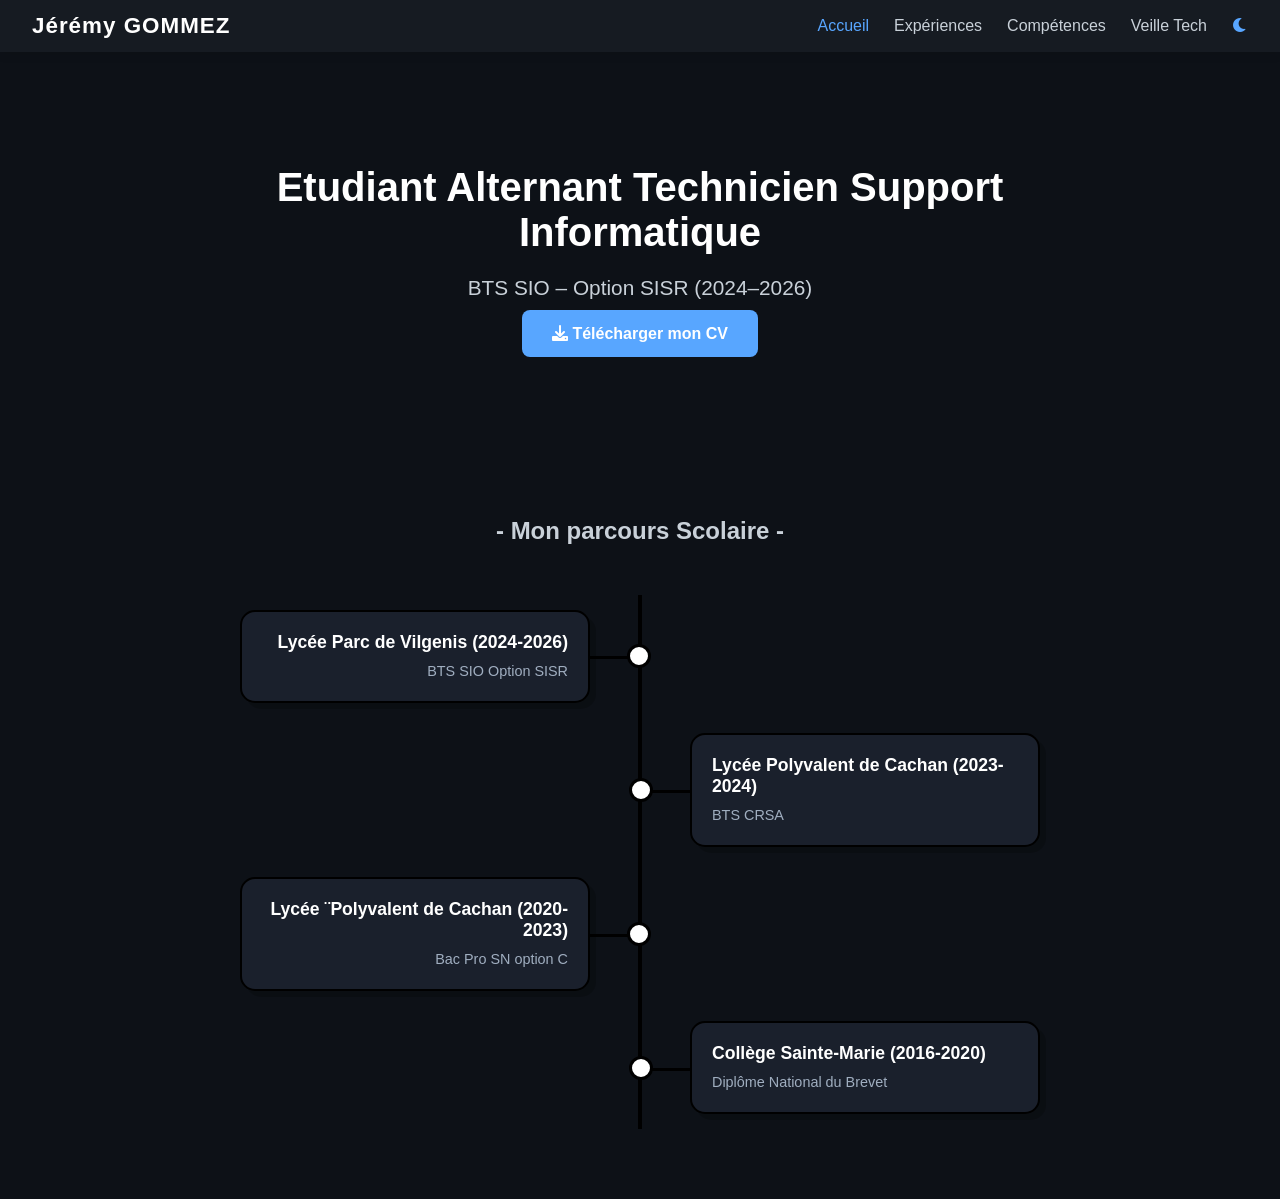
==== index.html @ ca2b169c "Add files via upload" ====
<!DOCTYPE html>
<html lang="fr">
<head>
    <meta charset="UTF-8">
    <title>Jérémy GOMMEZ | Accueil</title>
    <link rel="stylesheet" href="style.css">
    <link rel="stylesheet" href="https://cdnjs.cloudflare.com/ajax/libs/font-awesome/6.0.0/css/all.min.css">
    <style>
        /* Style spécifique pour centrer le contenu de l'accueil */
        .main-container {
            display: flex;
            flex-direction: column;
            align-items: center;
            justify-content: center;
            text-align: center;
            min-height: 80vh; /* Centre verticalement sur la majeure partie de l'écran */
            max-width: 900px;
            margin: auto;
            padding: 20px;
        }

        .education-section {
            width: 100%;
            margin-top: 40px;
        }

        .card-exp {
            margin: 15px auto;
            max-width: 600px; /* Évite que les cartes soient trop larges une fois centrées */
        }
    </style>
</head>
<body>

<nav>
    <a href="index.html" class="logo">Jérémy GOMMEZ</a>
    <ul>
        <li><a href="index.html" class="active">Accueil</a></li>
        <li><a href="experiences.html">Expériences</a></li>
        <li><a href="competences.html">Compétences</a></li>
        <li><a href="veille.html">Veille Tech</a></li>
        <li><i id="theme-toggle" class="fas fa-moon" style="cursor:pointer; color:var(--accent);"></i></li>
    </ul>
</nav>

<main class="main-container">
    <section class="hero">
        <h1>Etudiant Alternant Technicien Support Informatique</h1>
        <p style="font-size: 1.3rem; margin-bottom: 25px;">
            BTS SIO – Option SISR (2024–2026)
        </p>
        <a href="CV_GOMMEZ_Jeremy.pdf" class="btn" style="background:var(--accent); color:white; padding:15px 30px; text-decoration:none; border-radius:8px; font-weight: bold;">
            <i class="fas fa-download"></i> Télécharger mon CV
        </a>
    </section>

<section class="education-section">
    <h3 class="titre-section">- Mon parcours Scolaire -</h3>

    <div class="timeline">
        <div class="ligne-centrale"></div>

        <div class="container-edu gauche">
            <div class="contenu-edu">
                <strong>Lycée Parc de Vilgenis (2024-2026)</strong>
                <p>BTS SIO Option SISR</p>
            </div>
            <span class="point-jonction"></span>
        </div>

        <div class="container-edu droite">
            <div class="contenu-edu">
                <strong>Lycée Polyvalent de Cachan (2023-2024)</strong>
                <p>BTS CRSA</p>
            </div>
            <span class="point-jonction"></span>
        </div>

        <div class="container-edu gauche">
            <div class="contenu-edu">
                <strong>Lycée ¨Polyvalent de Cachan (2020-2023)</strong>
                <p>Bac Pro SN option C</p>
            </div>
            <span class="point-jonction"></span>
        </div>

        <div class="container-edu droite">
            <div class="contenu-edu">
                <strong>Collège Sainte-Marie (2016-2020)</strong>
                <p>Diplôme National du Brevet</p>
            </div>
            <span class="point-jonction"></span>
        </div>
    </div>
</section>
</main>

<script src="script.js"></script>
</body>
</html>
---- style.css ----
/* ============================= */
/* ✨ BASE & NAVIGATION         */
/* ============================= */
:root {
    --bg: #0d1117;
    --card: #161b22;
    --text: #c9d1d9;
    --title: #ffffff;
    --accent: #58a6ff;
    --nav-bg: #161b22;
}

body.light-mode {
    --bg: #f0f2f5;
    --card: #ffffff;
    --text: #24292f;
    --title: #1f2328;
    --accent: #0969da;
    --nav-bg: #ffffff;
}

body {
    background-color: var(--bg);
    color: var(--text);
    font-family: 'Segoe UI', Tahoma, Geneva, Verdana, sans-serif;
    margin: 0;
    transition: 0.3s;
}

nav {
    background: var(--nav-bg);
    padding: 0.8rem 2rem;
    position: sticky;
    top: 0;
    z-index: 1000;
    display: flex;
    justify-content: space-between; /* Nom à gauche, menu à droite */
    align-items: center;
    box-shadow: 0 2px 10px rgba(0,0,0,0.1);
}

.logo {
    font-size: 1.4rem;
    font-weight: bold;
    color: var(--title);
    text-decoration: none;
    letter-spacing: 1px;
}

nav ul {
    display: flex;
    list-style: none;
    gap: 25px;
    margin: 0;
    padding: 0;
    align-items: center;
}

nav a {
    text-decoration: none;
    color: var(--text);
    font-weight: 500;
    transition: 0.3s;
}

nav a:hover, nav a.active {
    color: var(--accent);
}

/* ============================= */
/* ✨ CONTENU & CARTES          */
/* ============================= */
.hero {
    text-align: center;
    padding: 60px 20px;
}

.hero h1 { font-size: 2.5rem; color: var(--title); margin-bottom: 10px; }

.skills-grid {
    display: grid;
    grid-template-columns: repeat(auto-fit, minmax(320px, 1fr));
    gap: 25px;
    margin-top: 30px;
}

.skill-card, .card-exp, .veille-item {
    background: var(--card);
    padding: 25px;
    border-radius: 12px;
    border-left: 5px solid var(--accent);
    box-shadow: 0 10px 30px rgba(0, 0, 0, 0.15);
    transition: 0.3s;
}

.skill-card:hover { transform: translateY(-5px); }

.project-tag {
    background: var(--accent);
    color: white;
    font-size: 0.75rem;
    padding: 4px 10px;
    border-radius: 5px;
    text-transform: uppercase;
    font-weight: bold;
}

.skill-list { margin-top: 15px; padding-left: 20px; }
.skill-list li { margin-bottom: 10px; line-height: 1.5; }

/* Mobile */
@media (max-width: 768px) {
    nav { flex-direction: column; gap: 15px; }
}

/* Conteneur principal de la timeline */
.timeline-container {
    position: relative;
    max-width: 1200px;
    margin: 50px auto;
    padding: 20px 0;
}

/* La ligne verticale centrale */
.timeline-line {
    position: absolute;
    width: 4px;
    background-color: var(--accent);
    top: 0;
    bottom: 0;
    left: 50%;
    margin-left: -2px; /* Centrage parfait */
    border-radius: 2px;
}

/* Chaque bloc d'expérience */
.timeline-item {
    padding: 10px 40px;
    position: relative;
    width: 50%; /* Prend la moitié de la largeur */
    box-sizing: border-box;
}

/* Les petits ronds sur la ligne */
.timeline-item::after {
    content: '';
    position: absolute;
    width: 20px;
    height: 20px;
    right: -10px;
    background-color: var(--bg);
    border: 4px solid var(--accent);
    top: 30px;
    border-radius: 50%;
    z-index: 1;
}

/* Positionnement à gauche */
.timeline-item.left {
    left: 0;
    text-align: right;
}

.timeline-item.left .skill-list {
    list-style: none;
    padding: 0;
}

/* Positionnement à droite */
.timeline-item.right {
    left: 50%;
    text-align: left;
}

.timeline-item.right::after {
    left: -10px;
}

/* Adaptation Mobile */
@media screen and (max-width: 768px) {
    .timeline-line {
        left: 31px;
    }
    .timeline-item {
        width: 100%;
        padding-left: 70px;
        padding-right: 25px;
        text-align: left !important;
    }
    .timeline-item.right {
        left: 0%;
    }
    .timeline-item::after {
        left: 21px;
    }
}
/* Section globale */
.education-section {
    padding: 50px 0;
    font-family: Arial, sans-serif;
}

.titre-section {
    text-align: center;
    margin-bottom: 50px;
    font-size: 24px;
}

/* Conteneur de la timeline */
.timeline {
    position: relative;
    max-width: 1000px;
    margin: 0 auto;
}

/* La ligne centrale verticale */
.ligne-centrale {
    position: absolute;
    width: 4px;
    background-color: #000; /* Noir comme sur le schéma */
    top: 0;
    bottom: 0;
    left: 50%;
    transform: translateX(-50%);
}

/* Conteneur de chaque diplôme */
.container-edu {
    padding: 10px 40px;
    position: relative;
    width: 50%; /* Occupe la moitié de la largeur */
    box-sizing: border-box;
}

/* Alignement alterné */
.gauche { left: 0; text-align: right; }
.droite { left: 50%; text-align: left; }

/* Les boîtes de texte */
.contenu-edu {
    padding: 20px;
    background-color: #1a202c; /* Fond sombre de votre site original */
    color: white;
    border-radius: 15px;
    border: 2px solid #000;
    position: relative;
    box-shadow: 0 4px 8px rgba(0,0,0,0.2);
}

.contenu-edu strong { display: block; margin-bottom: 5px; }
.contenu-edu p { margin: 0; color: #3182ce; } /* Couleur bleue pour le diplôme */

/* Trait horizontal de liaison (la flèche/trait) */
.container-edu::before {
    content: "";
    position: absolute;
    top: 50%;
    width: 40px;
    height: 3px;
    background-color: #3182ce; /* Couleur bleue de liaison */
    z-index: 1;
}

.gauche::before { right: 0; }
.droite::before { left: 0; }

/* Point de jonction sur la ligne centrale */
.point-jonction {
    position: absolute;
    width: 16px;
    height: 16px;
    background-color: white;
    border: 3px solid #000;
    border-radius: 50%;
    top: 50%;
    transform: translateY(-50%);
    z-index: 2;
}

.gauche .point-jonction { right: -8px; }
.droite .point-jonction { left: -8px; }

/* Responsive : Tout sur une colonne pour mobile */
@media screen and (max-width: 600px) {
    .ligne-centrale { left: 31px; }
    .container-edu { width: 100%; padding-left: 70px; padding-right: 25px; text-align: left; }
    .droite { left: 0; }
    .gauche::before, .droite::before { left: 31px; width: 39px; }
    .gauche .point-jonction, .droite .point-jonction { left: 23px; }
}
/* --- STYLE TIMELINE COMPÉTENCES --- */
.education-section {
    padding: 50px 0;
    position: relative;
}

.timeline {
    position: relative;
    max-width: 1000px;
    margin: 0 auto;
}

.ligne-centrale {
    position: absolute;
    width: 4px;
    background-color: #000;
    top: 0;
    bottom: 0;
    left: 50%;
    transform: translateX(-50%);
}

.container-edu {
    padding: 15px 50px;
    position: relative;
    width: 50%;
    box-sizing: border-box;
}

.gauche { left: 0; text-align: right; }
.droite { left: 50%; text-align: left; }

/* Boîtes de contenu */
.contenu-edu {
    padding: 20px;
    background-color: #1a202c; /* Ton fond sombre */
    border: 2px solid #000;
    border-radius: 15px;
    position: relative;
    box-shadow: 6px 6px 0px rgba(0,0,0,0.2);
}

.badge-categorie {
    display: inline-block;
    padding: 4px 12px;
    background-color: #3182ce; /* Bleu accent */
    color: white;
    font-size: 0.8rem;
    font-weight: bold;
    border-radius: 8px;
    margin-bottom: 10px;
}

.contenu-edu strong {
    display: block;
    font-size: 1.1rem;
    margin-bottom: 8px;
    color: #fff;
}

.contenu-edu p {
    margin: 0;
    color: #a0aec0;
    font-size: 0.9rem;
    line-height: 1.4;
}

/* Points de jonction */
.point-jonction {
    position: absolute;
    width: 18px;
    height: 18px;
    background-color: #fff;
    border: 3px solid #000;
    border-radius: 50%;
    top: 50%;
    transform: translateY(-50%);
    z-index: 2;
}

.gauche .point-jonction { right: -11px; }
.droite .point-jonction { left: -11px; }

/* Traits de liaison horizontaux */
.container-edu::before {
    content: "";
    position: absolute;
    top: 50%;
    width: 50px;
    height: 3px;
    background-color: #000;
    z-index: 1;
}

.gauche::before { right: 0; }
.droite::before { left: 0; }
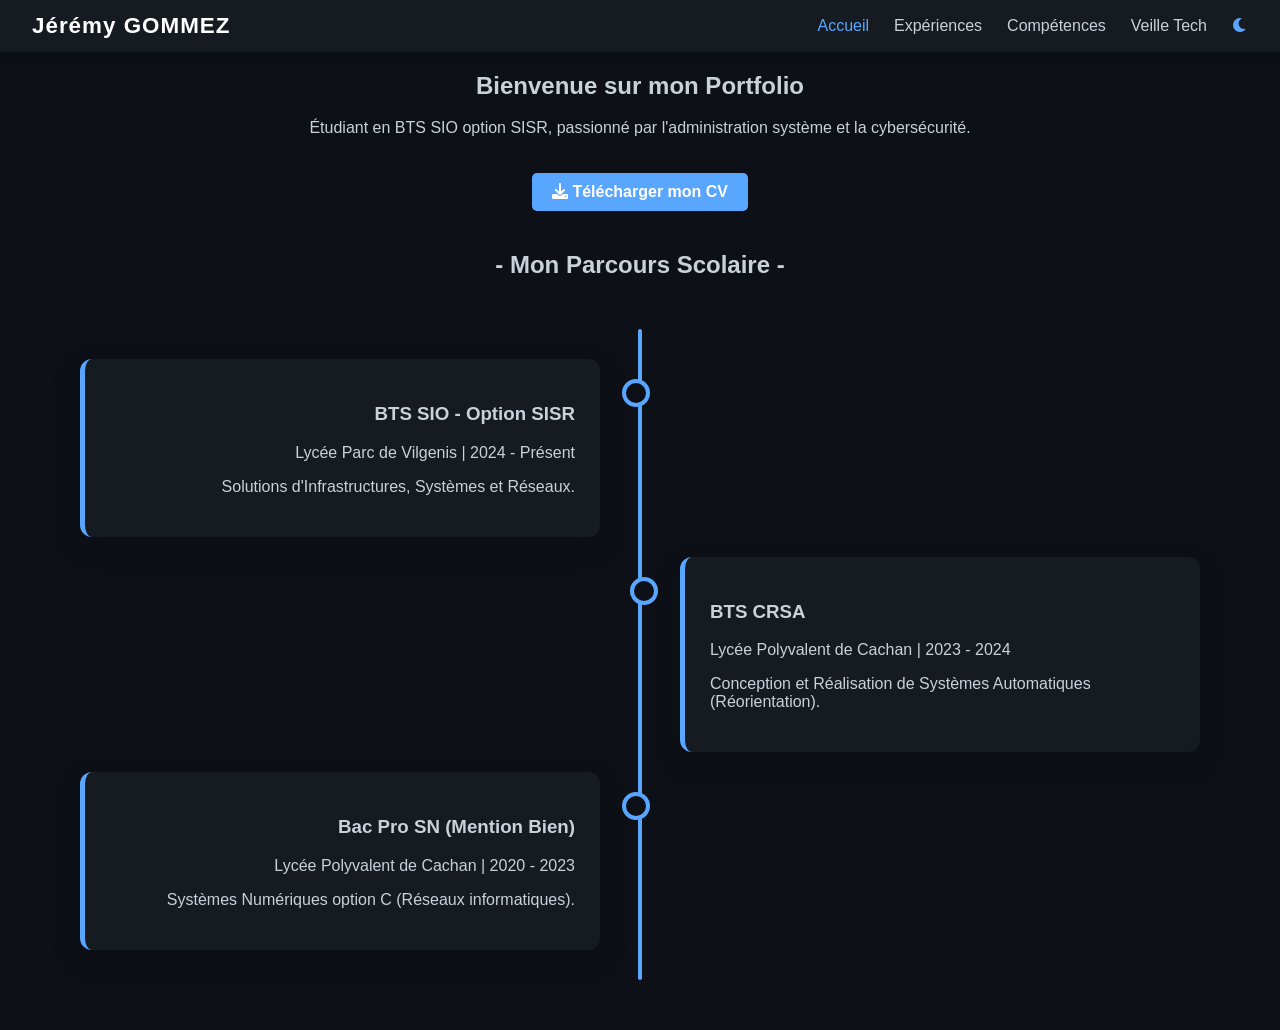
==== commit 48d8dd8c: "Add files via upload" ====
--- a/index.html
+++ b/index.html
@@ -2,33 +2,9 @@
 <html lang="fr">
 <head>
     <meta charset="UTF-8">
-    <title>Jérémy GOMMEZ | Accueil</title>
+    <title>Accueil | Jérémy GOMMEZ</title>
     <link rel="stylesheet" href="style.css">
     <link rel="stylesheet" href="https://cdnjs.cloudflare.com/ajax/libs/font-awesome/6.0.0/css/all.min.css">
-    <style>
-        /* Style spécifique pour centrer le contenu de l'accueil */
-        .main-container {
-            display: flex;
-            flex-direction: column;
-            align-items: center;
-            justify-content: center;
-            text-align: center;
-            min-height: 80vh; /* Centre verticalement sur la majeure partie de l'écran */
-            max-width: 900px;
-            margin: auto;
-            padding: 20px;
-        }
-
-        .education-section {
-            width: 100%;
-            margin-top: 40px;
-        }
-
-        .card-exp {
-            margin: 15px auto;
-            max-width: 600px; /* Évite que les cartes soient trop larges une fois centrées */
-        }
-    </style>
 </head>
 <body>
 
@@ -44,55 +20,47 @@
 </nav>
 
 <main class="main-container">
-    <section class="hero">
-        <h1>Etudiant Alternant Technicien Support Informatique</h1>
-        <p style="font-size: 1.3rem; margin-bottom: 25px;">
-            BTS SIO – Option SISR (2024–2026)
-        </p>
-        <a href="CV_GOMMEZ_Jeremy.pdf" class="btn" style="background:var(--accent); color:white; padding:15px 30px; text-decoration:none; border-radius:8px; font-weight: bold;">
+    
+    <section class="content-page" style="text-align: center; margin-bottom: 40px;">
+        <h1>Bienvenue sur mon Portfolio</h1>
+        <p>Étudiant en BTS SIO option SISR, passionné par l'administration système et la cybersécurité.</p>
+        <a href="CV_Jeremy.pdf" class="btn-cv" download style="display: inline-block; margin-top: 20px; padding: 10px 20px; background: var(--accent); color: white; text-decoration: none; border-radius: 5px; font-weight: bold;">
             <i class="fas fa-download"></i> Télécharger mon CV
         </a>
     </section>
 
-<section class="education-section">
-    <h3 class="titre-section">- Mon parcours Scolaire -</h3>
+    <section class="content-page">
+        <h2 style="text-align: center; margin-bottom: 30px;">- Mon Parcours Scolaire -</h2>
 
-    <div class="timeline">
-        <div class="ligne-centrale"></div>
+        <div class="timeline-container">
+            <div class="timeline-line"></div>
 
-        <div class="container-edu gauche">
-            <div class="contenu-edu">
-                <strong>Lycée Parc de Vilgenis (2024-2026)</strong>
-                <p>BTS SIO Option SISR</p>
+            <div class="timeline-item left">
+                <div class="card-exp highlight">
+                    <h3>BTS SIO - Option SISR</h3>
+                    <p class="company">Lycée Parc de Vilgenis | 2024 - Présent</p>
+                    <p>Solutions d'Infrastructures, Systèmes et Réseaux.</p>
+                </div>
             </div>
-            <span class="point-jonction"></span>
+
+            <div class="timeline-item right">
+                <div class="card-exp">
+                    <h3>BTS CRSA</h3>
+                    <p class="company">Lycée Polyvalent de Cachan | 2023 - 2024</p>
+                    <p>Conception et Réalisation de Systèmes Automatiques (Réorientation).</p>
+                </div>
+            </div>
+
+            <div class="timeline-item left">
+                <div class="card-exp">
+                    <h3>Bac Pro SN (Mention Bien)</h3>
+                    <p class="company">Lycée Polyvalent de Cachan | 2020 - 2023</p>
+                    <p>Systèmes Numériques option C (Réseaux informatiques).</p>
+                </div>
+            </div>
+
         </div>
-
-        <div class="container-edu droite">
-            <div class="contenu-edu">
-                <strong>Lycée Polyvalent de Cachan (2023-2024)</strong>
-                <p>BTS CRSA</p>
-            </div>
-            <span class="point-jonction"></span>
-        </div>
-
-        <div class="container-edu gauche">
-            <div class="contenu-edu">
-                <strong>Lycée ¨Polyvalent de Cachan (2020-2023)</strong>
-                <p>Bac Pro SN option C</p>
-            </div>
-            <span class="point-jonction"></span>
-        </div>
-
-        <div class="container-edu droite">
-            <div class="contenu-edu">
-                <strong>Collège Sainte-Marie (2016-2020)</strong>
-                <p>Diplôme National du Brevet</p>
-            </div>
-            <span class="point-jonction"></span>
-        </div>
-    </div>
-</section>
+    </section>
 </main>
 
 <script src="script.js"></script>
--- a/style.css
+++ b/style.css
@@ -383,4 +383,30 @@
 }
 
 .gauche::before { right: 0; }
-.droite::before { left: 0; }+.droite::before { left: 0; }
+/* Ajoute ceci à la fin de ton style.css pour gérer la grille de compétences */
+.skills-grid {
+    display: flex;
+    flex-wrap: wrap;
+    justify-content: center;
+    gap: 20px;
+    padding: 20px 0;
+}
+
+.skills-grid .card-exp {
+    width: 45%; /* Affiche 2 cartes par ligne */
+    min-width: 300px; /* Evite qu'elles soient trop petites sur mobile */
+    margin: 0; /* On gère l'espacement avec gap */
+}
+
+/* Petit ajustement pour que les listes soient jolies */
+.skill-list li {
+    margin-bottom: 8px;
+    padding-left: 0;
+    list-style-type: none; /* On enlève les puces par défaut */
+}
+.skill-list li::before {
+    content: "🔹"; /* Puce personnalisée */
+    margin-right: 10px;
+    font-size: 0.8em;
+}
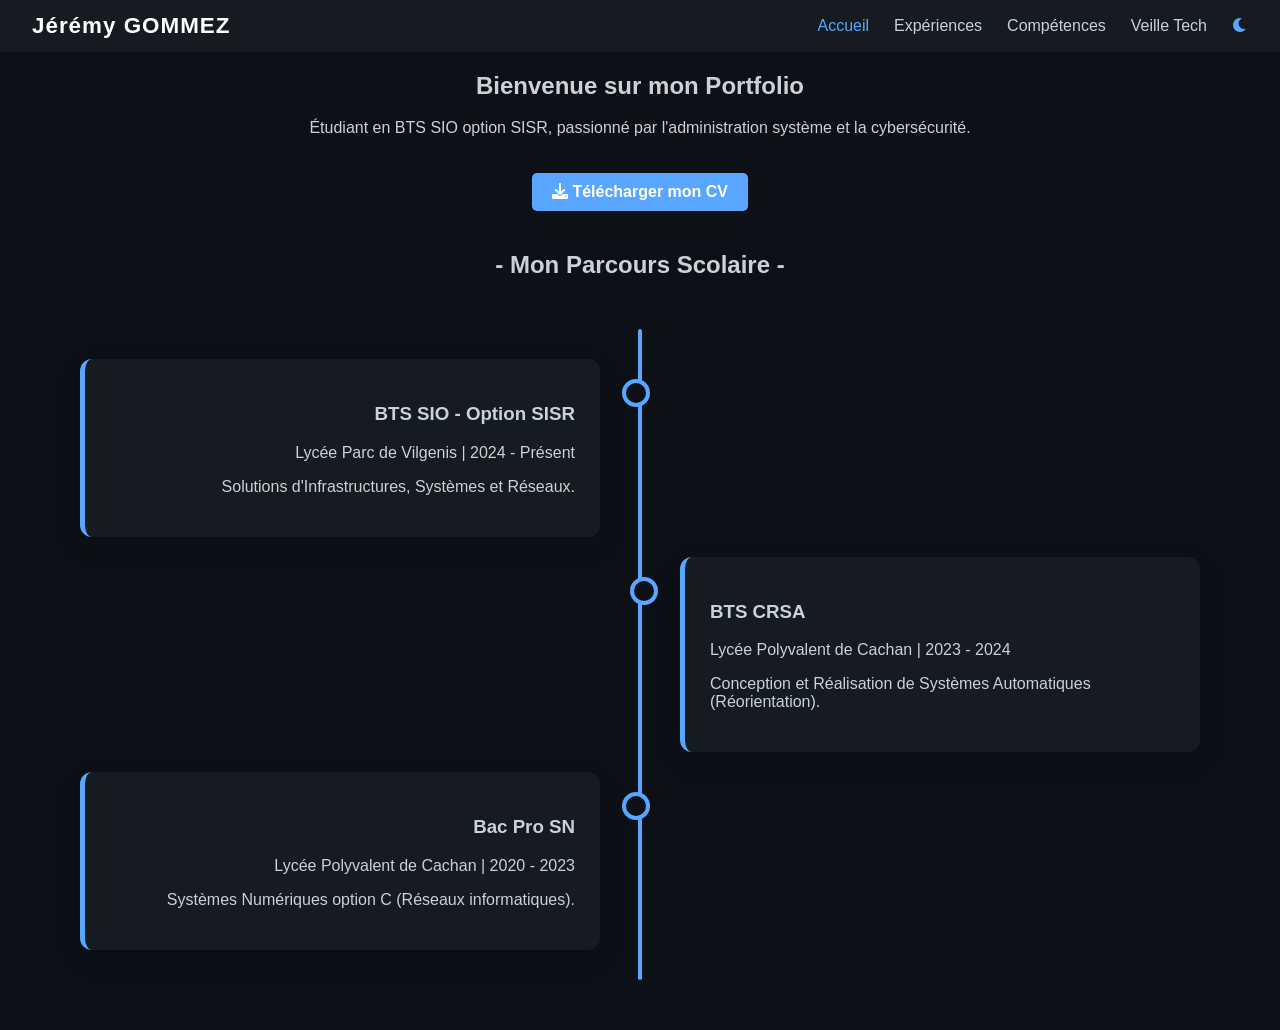
==== commit 939389f4: "Fix HTML formatting and ensure proper structure" ====
--- a/index.html
+++ b/index.html
@@ -53,7 +53,7 @@
 
             <div class="timeline-item left">
                 <div class="card-exp">
-                    <h3>Bac Pro SN (Mention Bien)</h3>
+                    <h3>Bac Pro SN</h3>
                     <p class="company">Lycée Polyvalent de Cachan | 2020 - 2023</p>
                     <p>Systèmes Numériques option C (Réseaux informatiques).</p>
                 </div>
@@ -65,4 +65,5 @@
 
 <script src="script.js"></script>
 </body>
-</html>+
+</html>
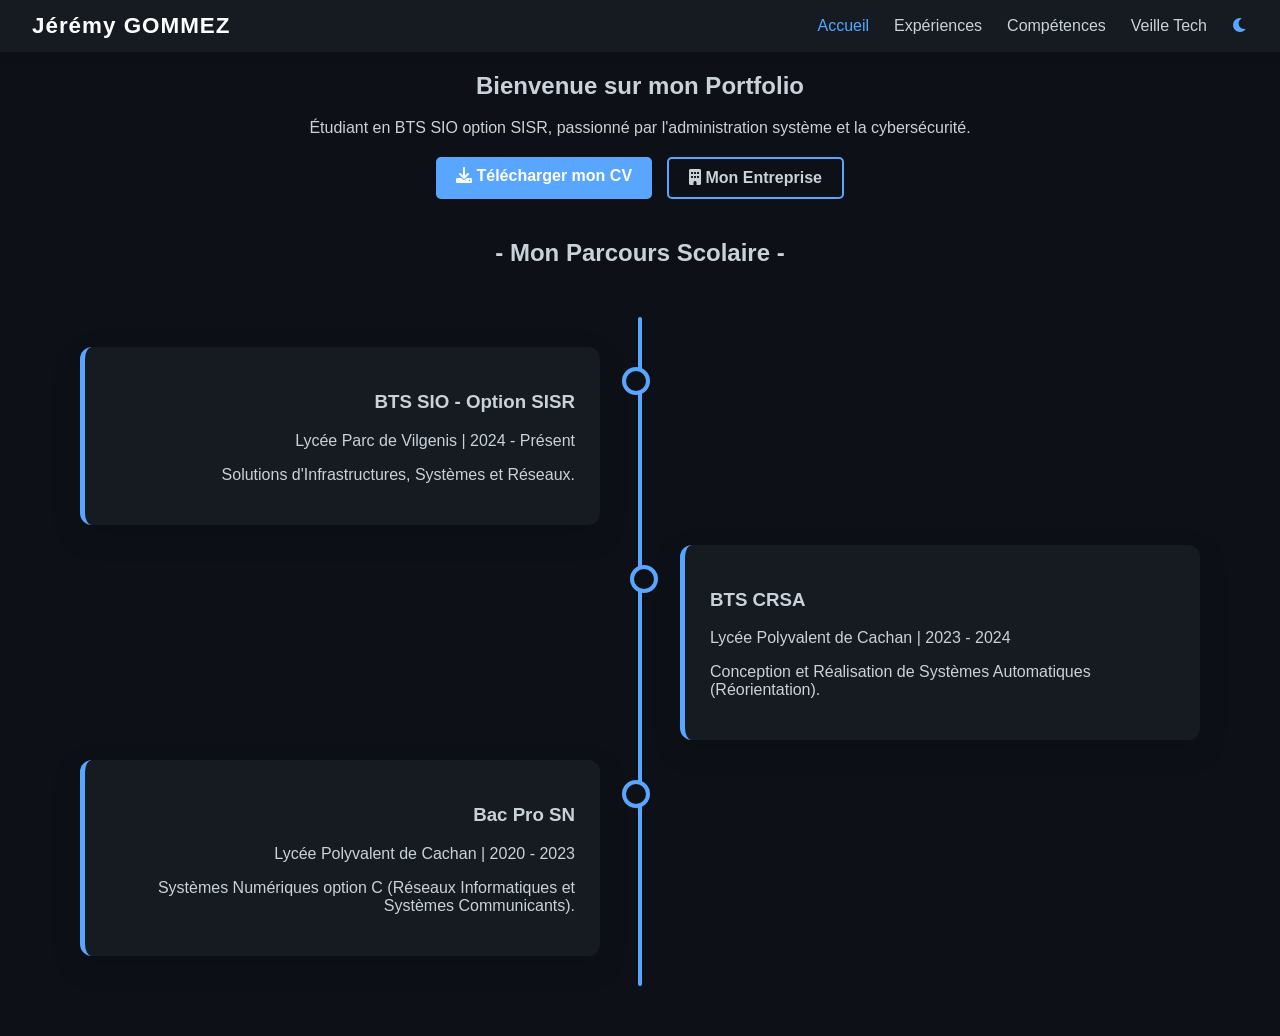
==== commit 623997ff: "Update index.html" ====
--- a/index.html
+++ b/index.html
@@ -24,9 +24,16 @@
     <section class="content-page" style="text-align: center; margin-bottom: 40px;">
         <h1>Bienvenue sur mon Portfolio</h1>
         <p>Étudiant en BTS SIO option SISR, passionné par l'administration système et la cybersécurité.</p>
-        <a href="CV_Jeremy.pdf" class="btn-cv" download style="display: inline-block; margin-top: 20px; padding: 10px 20px; background: var(--accent); color: white; text-decoration: none; border-radius: 5px; font-weight: bold;">
-            <i class="fas fa-download"></i> Télécharger mon CV
-        </a>
+        
+        <div style="margin-top: 20px; display: flex; justify-content: center; gap: 15px; flex-wrap: wrap;">
+            <a href="CV_Jeremy.pdf" class="btn-cv" download style="padding: 10px 20px; background-color: var(--accent); color: #fff; text-decoration: none; border-radius: 5px; font-weight: bold;">
+                <i class="fas fa-download"></i> Télécharger mon CV
+            </a>
+            
+            <button id="btn-entreprise" style="padding: 10px 20px; background-color: transparent; color: var(--text); border: 2px solid var(--accent); cursor: pointer; border-radius: 5px; font-weight: bold; font-size: 16px; font-family: inherit;">
+                <i class="fas fa-building"></i> Mon Entreprise
+            </button>
+        </div>
     </section>
 
     <section class="content-page">
@@ -55,15 +62,22 @@
                 <div class="card-exp">
                     <h3>Bac Pro SN</h3>
                     <p class="company">Lycée Polyvalent de Cachan | 2020 - 2023</p>
-                    <p>Systèmes Numériques option C (Réseaux informatiques).</p>
+                    <p>Systèmes Numériques option C (Réseaux Informatiques et Systèmes Communicants).</p>
                 </div>
             </div>
-
         </div>
     </section>
+
+    <div id="modal-artemys" class="modal">
+        <div class="modal-content">
+            <span class="close-btn">&times;</span>
+            <h2>Mon Entreprise : Artemys</h2>
+            <p>Artemys est une ESN (Entreprise de Services du Numérique) spécialisée dans les infrastructures IT et le support utilisateur. J'y travaille en tant que Technicien Support, en prestation pour le cabinet d'avocats international Gide Loyrette Nouel.</p>
+        </div>
+    </div>
+
 </main>
 
 <script src="script.js"></script>
 </body>
-
 </html>
--- a/style.css
+++ b/style.css
@@ -410,3 +410,65 @@
     margin-right: 10px;
     font-size: 0.8em;
 }
+
+/* ============================= */
+/* 🏢 MODALE ENTREPRISE          */
+/* ============================= */
+
+.modal {
+    display: none; /* Masqué par défaut */
+    position: fixed;
+    z-index: 2000;
+    left: 0;
+    top: 0;
+    width: 100%;
+    height: 100%;
+    background-color: rgba(0, 0, 0, 0.6); /* Fond assombri */
+    backdrop-filter: blur(4px); /* Petit effet de flou en arrière-plan */
+}
+
+.modal-content {
+    background-color: var(--card);
+    color: var(--text);
+    margin: 15% auto; /* Centré verticalement et horizontalement */
+    padding: 25px 30px;
+    border: 1px solid var(--accent);
+    border-radius: 8px;
+    width: 80%;
+    max-width: 500px;
+    box-shadow: 0 4px 15px rgba(0, 0, 0, 0.3);
+    position: relative;
+    animation: fadeIn 0.3s ease-in-out;
+}
+
+.modal-content h2 {
+    margin-top: 0;
+    color: var(--title);
+}
+
+.close-btn {
+    color: var(--text);
+    position: absolute;
+    top: 15px;
+    right: 20px;
+    font-size: 28px;
+    font-weight: bold;
+    cursor: pointer;
+    transition: color 0.2s;
+}
+
+.close-btn:hover {
+    color: var(--accent);
+}
+
+@keyframes fadeIn {
+    from { opacity: 0; transform: translateY(-10px); }
+    to { opacity: 1; transform: translateY(0); }
+}
+
+/* Effet au survol du bouton "Mon Entreprise" */
+#btn-entreprise:hover {
+    background-color: var(--accent) !important;
+    color: #fff !important;
+    transition: 0.3s;
+}
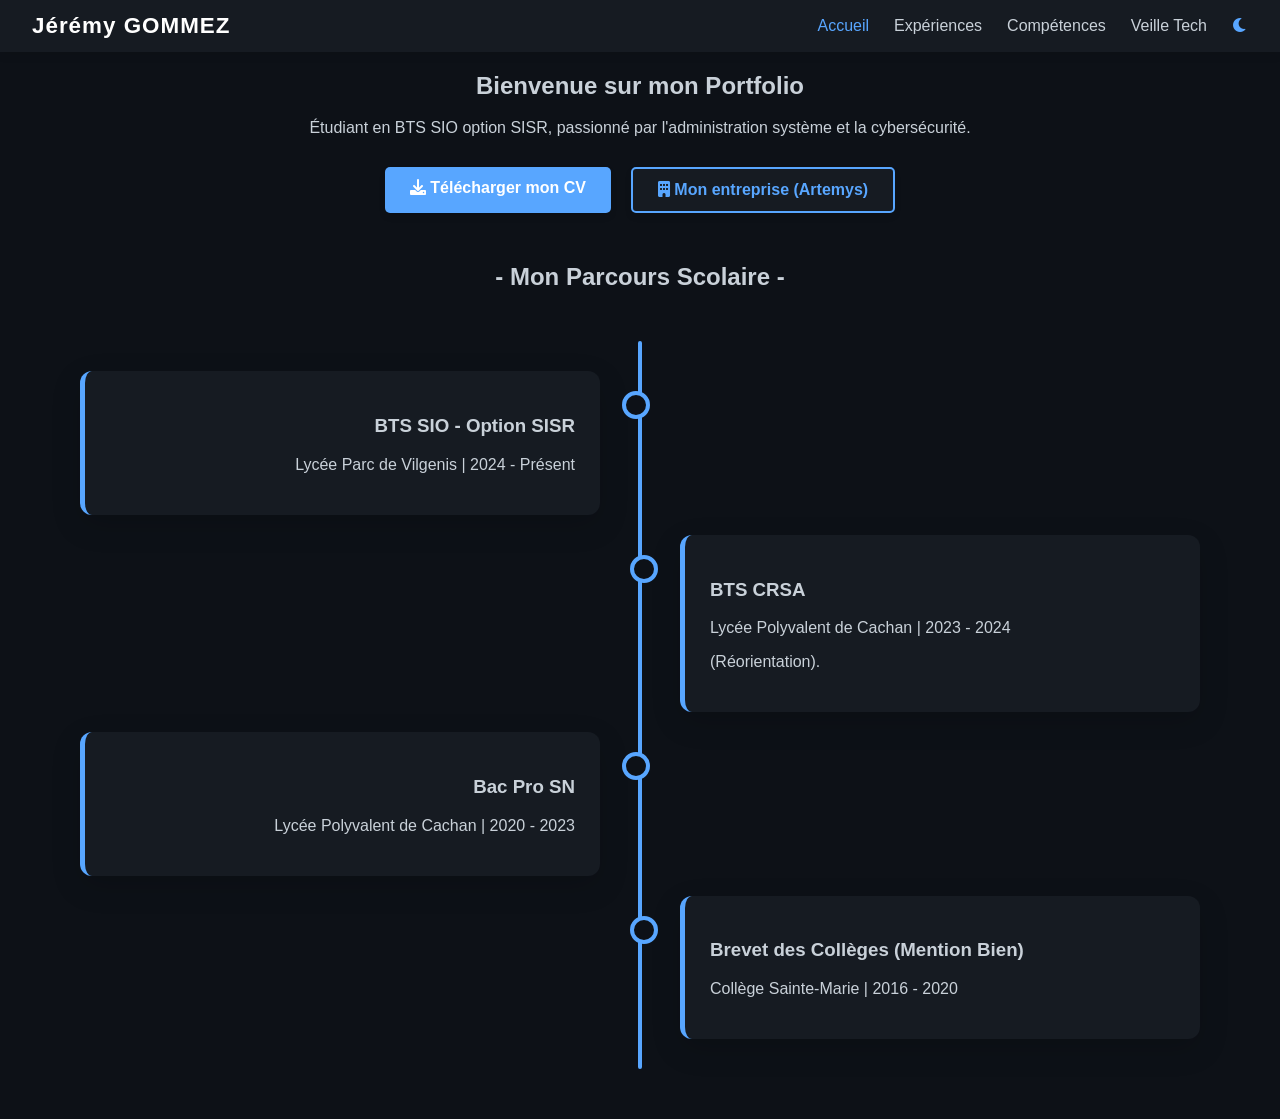
==== commit fb704cf7: "Update index.html" ====
--- a/index.html
+++ b/index.html
@@ -21,18 +21,20 @@
 
 <main class="main-container">
     
-    <section class="content-page" style="text-align: center; margin-bottom: 40px;">
+    <section class="content-page" style="text-align: center; margin-bottom: 50px;">
         <h1>Bienvenue sur mon Portfolio</h1>
         <p>Étudiant en BTS SIO option SISR, passionné par l'administration système et la cybersécurité.</p>
         
-        <div style="margin-top: 20px; display: flex; justify-content: center; gap: 15px; flex-wrap: wrap;">
-            <a href="CV_Jeremy.pdf" class="btn-cv" download style="padding: 10px 20px; background-color: var(--accent); color: #fff; text-decoration: none; border-radius: 5px; font-weight: bold;">
+        <div style="display: flex; justify-content: center; gap: 20px; margin-top: 30px; flex-wrap: wrap;">
+            
+            <a href="CV_Jeremy.pdf" class="btn-cv" download style="display: inline-block; padding: 12px 25px; background: var(--accent); color: white; text-decoration: none; border-radius: 5px; font-weight: bold; transition: 0.3s; box-shadow: 0 4px 6px rgba(0,0,0,0.1);">
                 <i class="fas fa-download"></i> Télécharger mon CV
             </a>
-            
-            <button id="btn-entreprise" style="padding: 10px 20px; background-color: transparent; color: var(--text); border: 2px solid var(--accent); cursor: pointer; border-radius: 5px; font-weight: bold; font-size: 16px; font-family: inherit;">
-                <i class="fas fa-building"></i> Mon Entreprise
-            </button>
+
+            <a href="entreprise.html" class="btn-cv" style="display: inline-block; padding: 12px 25px; background: var(--card); color: var(--accent); border: 2px solid var(--accent); text-decoration: none; border-radius: 5px; font-weight: bold; transition: 0.3s; box-shadow: 0 4px 6px rgba(0,0,0,0.1);">
+                <i class="fas fa-building"></i> Mon entreprise (Artemys)
+            </a>
+
         </div>
     </section>
 
@@ -46,7 +48,6 @@
                 <div class="card-exp highlight">
                     <h3>BTS SIO - Option SISR</h3>
                     <p class="company">Lycée Parc de Vilgenis | 2024 - Présent</p>
-                    <p>Solutions d'Infrastructures, Systèmes et Réseaux.</p>
                 </div>
             </div>
 
@@ -54,7 +55,7 @@
                 <div class="card-exp">
                     <h3>BTS CRSA</h3>
                     <p class="company">Lycée Polyvalent de Cachan | 2023 - 2024</p>
-                    <p>Conception et Réalisation de Systèmes Automatiques (Réorientation).</p>
+                    <p>(Réorientation).</p>
                 </div>
             </div>
 
@@ -62,20 +63,18 @@
                 <div class="card-exp">
                     <h3>Bac Pro SN</h3>
                     <p class="company">Lycée Polyvalent de Cachan | 2020 - 2023</p>
-                    <p>Systèmes Numériques option C (Réseaux Informatiques et Systèmes Communicants).</p>
                 </div>
             </div>
+            
+            <div class="timeline-item right">
+                <div class="card-exp">
+                    <h3>Brevet des Collèges (Mention Bien)</h3>
+                    <p class="company">Collège Sainte-Marie | 2016 - 2020</p>
+                </div>
+            </div>
+
         </div>
     </section>
-
-    <div id="modal-artemys" class="modal">
-        <div class="modal-content">
-            <span class="close-btn">&times;</span>
-            <h2>Mon Entreprise : Artemys</h2>
-            <p>Artemys est une ESN (Entreprise de Services du Numérique) spécialisée dans les infrastructures IT et le support utilisateur. J'y travaille en tant que Technicien Support, en prestation pour le cabinet d'avocats international Gide Loyrette Nouel.</p>
-        </div>
-    </div>
-
 </main>
 
 <script src="script.js"></script>
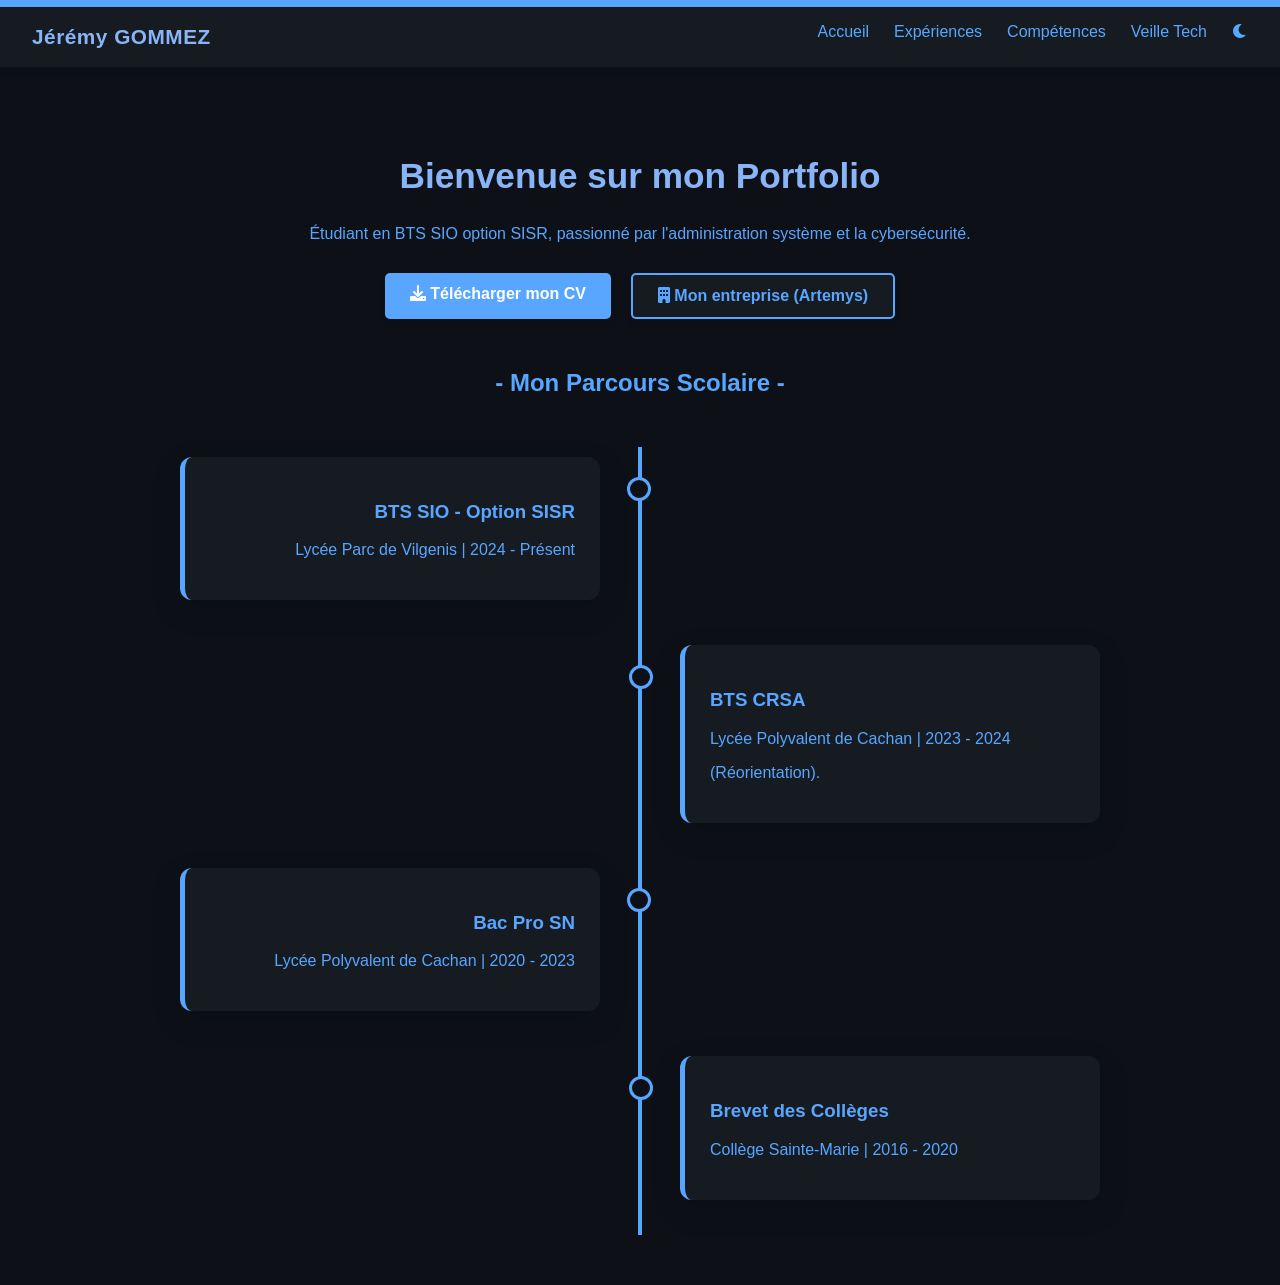
==== commit c9d824ad: "Update index.html" ====
--- a/index.html
+++ b/index.html
@@ -68,7 +68,7 @@
             
             <div class="timeline-item right">
                 <div class="card-exp">
-                    <h3>Brevet des Collèges (Mention Bien)</h3>
+                    <h3>Brevet des Collèges</h3>
                     <p class="company">Collège Sainte-Marie | 2016 - 2020</p>
                 </div>
             </div>
@@ -80,3 +80,4 @@
 <script src="script.js"></script>
 </body>
 </html>
+
--- a/style.css
+++ b/style.css
@@ -1,53 +1,63 @@
-/* ============================= */
-/* ✨ BASE & NAVIGATION         */
-/* ============================= */
+/* ========================================= */
+/* ✨ 1. VARIABLES (S'ADAPTENT AU MODE)      */
+/* ========================================= */
 :root {
+    /* MODE SOMBRE (Par défaut selon ton premier bloc) */
     --bg: #0d1117;
     --card: #161b22;
-    --text: #c9d1d9;
-    --title: #ffffff;
+    --text: #58a6ff;       /* ÉCRITURE BLEUE */
+    --title: #8ab4f8;      /* TITRES BLEU CLAIR */
     --accent: #58a6ff;
     --nav-bg: #161b22;
-}
-
+    --nav-border: #58a6ff;
+}
+
+/* MODE CLAIR (Inversion pour le mode light) */
 body.light-mode {
-    --bg: #f0f2f5;
+    --bg: #f4f6f8;
     --card: #ffffff;
     --text: #24292f;
     --title: #1f2328;
     --accent: #0969da;
     --nav-bg: #ffffff;
-}
+    --nav-border: #3c3230;
+}
+
+/* ============================= */
+/* ✨ 2. BASE & NAVIGATION      */
+/* ============================= */
+* { box-sizing: border-box; }
 
 body {
     background-color: var(--bg);
     color: var(--text);
-    font-family: 'Segoe UI', Tahoma, Geneva, Verdana, sans-serif;
+    font-family: 'Segoe UI', Roboto, Helvetica, Arial, sans-serif;
     margin: 0;
-    transition: 0.3s;
-}
-
-nav {
+    transition: 0.3s ease;
+}
+
+header, nav {
     background: var(--nav-bg);
+    border-top: 7px solid var(--nav-border);
     padding: 0.8rem 2rem;
     position: sticky;
     top: 0;
     z-index: 1000;
     display: flex;
-    justify-content: space-between; /* Nom à gauche, menu à droite */
+    justify-content: space-between;
     align-items: center;
     box-shadow: 0 2px 10px rgba(0,0,0,0.1);
 }
 
 .logo {
-    font-size: 1.4rem;
+    font-size: 1.3rem;
     font-weight: bold;
     color: var(--title);
     text-decoration: none;
-    letter-spacing: 1px;
-}
-
-nav ul {
+    letter-spacing: 0.5px;
+}
+
+.nav-links, nav ul {
     display: flex;
     list-style: none;
     gap: 25px;
@@ -56,7 +66,7 @@
     align-items: center;
 }
 
-nav a {
+nav a, .nav-links a {
     text-decoration: none;
     color: var(--text);
     font-weight: 500;
@@ -67,408 +77,386 @@
     color: var(--accent);
 }
 
-/* ============================= */
-/* ✨ CONTENU & CARTES          */
-/* ============================= */
-.hero {
-    text-align: center;
-    padding: 60px 20px;
-}
-
-.hero h1 { font-size: 2.5rem; color: var(--title); margin-bottom: 10px; }
-
-.skills-grid {
-    display: grid;
-    grid-template-columns: repeat(auto-fit, minmax(320px, 1fr));
-    gap: 25px;
-    margin-top: 30px;
-}
-
-.skill-card, .card-exp, .veille-item {
+.icon-settings {
+    color: var(--accent);
+    cursor: pointer;
+    display: flex;
+    align-items: center;
+}
+
+/* ========================================= */
+/* ✨ 3. CONTENU & CARTES (ENTREPRISE/SKILLS) */
+/* ========================================= */
+.main-content, .hero {
+    max-width: 1000px;
+    margin: 40px auto;
+    padding: 0 20px;
+}
+
+h1, .titre-section { 
+    font-size: 2.2rem; 
+    color: var(--title); 
+    text-align: center; 
+}
+
+.card, .skill-card, .card-exp, .veille-item {
     background: var(--card);
     padding: 25px;
     border-radius: 12px;
     border-left: 5px solid var(--accent);
     box-shadow: 0 10px 30px rgba(0, 0, 0, 0.15);
+    margin-bottom: 25px;
     transition: 0.3s;
 }
 
-.skill-card:hover { transform: translateY(-5px); }
-
-.project-tag {
-    background: var(--accent);
-    color: white;
-    font-size: 0.75rem;
-    padding: 4px 10px;
-    border-radius: 5px;
-    text-transform: uppercase;
-    font-weight: bold;
-}
-
-.skill-list { margin-top: 15px; padding-left: 20px; }
-.skill-list li { margin-bottom: 10px; line-height: 1.5; }
-
-/* Mobile */
-@media (max-width: 768px) {
-    nav { flex-direction: column; gap: 15px; }
-}
-
-/* Conteneur principal de la timeline */
-.timeline-container {
+.card h2, .skill-card h3 { color: var(--accent); margin-top: 0; }
+
+.skills-grid {
+    display: flex;
+    flex-wrap: wrap;
+    gap: 20px;
+    justify-content: center;
+}
+
+.skills-grid .card-exp {
+    width: 45%;
+    min-width: 300px;
+}
+
+ul { list-style: none; padding: 0; }
+li { margin-bottom: 10px; line-height: 1.5; color: var(--text); }
+strong { color: var(--title); }
+
+.skill-list li::before {
+    content: "🔹";
+    margin-right: 10px;
+}
+
+/* ========================================= */
+/* ✨ 4. TIMELINES (EXP & ÉDUCATION)        */
+/* ========================================= */
+.timeline-container, .education-section {
     position: relative;
-    max-width: 1200px;
+    max-width: 1000px;
     margin: 50px auto;
-    padding: 20px 0;
-}
-
-/* La ligne verticale centrale */
-.timeline-line {
+}
+
+.ligne-centrale, .timeline-line {
     position: absolute;
     width: 4px;
-    background-color: var(--accent);
-    top: 0;
-    bottom: 0;
-    left: 50%;
-    margin-left: -2px; /* Centrage parfait */
-    border-radius: 2px;
-}
-
-/* Chaque bloc d'expérience */
-.timeline-item {
+    background-color: var(--nav-border);
+    top: 0; bottom: 0; left: 50%;
+    transform: translateX(-50%);
+}
+
+.container-edu, .timeline-item {
     padding: 10px 40px;
     position: relative;
-    width: 50%; /* Prend la moitié de la largeur */
-    box-sizing: border-box;
-}
-
-/* Les petits ronds sur la ligne */
-.timeline-item::after {
+    width: 50%;
+}
+
+.gauche, .left { left: 0; text-align: right; }
+.droite, .right { left: 50%; text-align: left; }
+
+.contenu-edu, .timeline-item .skill-card {
+    padding: 20px;
+    background-color: var(--card);
+    color: var(--text);
+    border-radius: 15px;
+    border: 2px solid var(--nav-border);
+    position: relative;
+}
+
+.point-jonction, .timeline-item::after {
     content: '';
     position: absolute;
-    width: 20px;
-    height: 20px;
-    right: -10px;
+    width: 18px; height: 18px;
     background-color: var(--bg);
-    border: 4px solid var(--accent);
+    border: 3px solid var(--accent);
+    border-radius: 50%;
     top: 30px;
-    border-radius: 50%;
-    z-index: 1;
-}
-
-/* Positionnement à gauche */
-.timeline-item.left {
-    left: 0;
-    text-align: right;
-}
-
-.timeline-item.left .skill-list {
-    list-style: none;
-    padding: 0;
-}
-
-/* Positionnement à droite */
-.timeline-item.right {
-    left: 50%;
-    text-align: left;
-}
-
-.timeline-item.right::after {
-    left: -10px;
-}
-
-/* Adaptation Mobile */
-@media screen and (max-width: 768px) {
-    .timeline-line {
-        left: 31px;
-    }
-    .timeline-item {
-        width: 100%;
-        padding-left: 70px;
-        padding-right: 25px;
-        text-align: left !important;
-    }
-    .timeline-item.right {
-        left: 0%;
-    }
-    .timeline-item::after {
-        left: 21px;
-    }
-}
-/* Section globale */
-.education-section {
-    padding: 50px 0;
-    font-family: Arial, sans-serif;
-}
-
-.titre-section {
-    text-align: center;
-    margin-bottom: 50px;
-    font-size: 24px;
-}
-
-/* Conteneur de la timeline */
-.timeline {
-    position: relative;
-    max-width: 1000px;
-    margin: 0 auto;
-}
-
-/* La ligne centrale verticale */
-.ligne-centrale {
-    position: absolute;
-    width: 4px;
-    background-color: #000; /* Noir comme sur le schéma */
-    top: 0;
-    bottom: 0;
-    left: 50%;
-    transform: translateX(-50%);
-}
-
-/* Conteneur de chaque diplôme */
-.container-edu {
-    padding: 10px 40px;
-    position: relative;
-    width: 50%; /* Occupe la moitié de la largeur */
-    box-sizing: border-box;
-}
-
-/* Alignement alterné */
-.gauche { left: 0; text-align: right; }
-.droite { left: 50%; text-align: left; }
-
-/* Les boîtes de texte */
-.contenu-edu {
-    padding: 20px;
-    background-color: #1a202c; /* Fond sombre de votre site original */
-    color: white;
-    border-radius: 15px;
-    border: 2px solid #000;
-    position: relative;
-    box-shadow: 0 4px 8px rgba(0,0,0,0.2);
-}
-
-.contenu-edu strong { display: block; margin-bottom: 5px; }
-.contenu-edu p { margin: 0; color: #3182ce; } /* Couleur bleue pour le diplôme */
-
-/* Trait horizontal de liaison (la flèche/trait) */
+    z-index: 2;
+}
+
+.gauche .point-jonction, .left::after { right: -11px; }
+.droite .point-jonction, .right::after { left: -11px; }
+
+/* Liaison horizontale */
 .container-edu::before {
     content: "";
     position: absolute;
-    top: 50%;
+    top: 38px;
     width: 40px;
     height: 3px;
-    background-color: #3182ce; /* Couleur bleue de liaison */
+    background-color: var(--accent);
     z-index: 1;
 }
-
 .gauche::before { right: 0; }
 .droite::before { left: 0; }
 
-/* Point de jonction sur la ligne centrale */
-.point-jonction {
+/* ============================= */
+/* ✨ 5. RESPONSIVE             */
+/* ============================= */
+@media (max-width: 768px) {
+    header, nav { flex-direction: column; gap: 15px; }
+    .ligne-centrale, .timeline-line { left: 31px; transform: none; }
+    .container-edu, .timeline-item { 
+        width: 100%; 
+        padding-left: 70px; 
+        text-align: left !important; 
+    }
+    .droite, .right { left: 0; }
+    .gauche .point-jonction, .left::after, .droite .point-jonction, .right::after { left: 21px; }
+    .gauche::before, .droite::before { left: 31px; width: 39px; }
+    .skills-grid .card-exp { width: 100%; }
+}
+/* ============================================================ */
+/* ✨ AJOUTS MISE EN PAGE : PRÉSENTATION ENTREPRISES           */
+/* ============================================================ */
+
+/* Conteneur principal pour centrer le contenu */
+.main-content {
+    max-width: 1000px;
+    margin: 40px auto;
+    padding: 0 20px;
+    animation: fadeIn 0.8s ease-in-out;
+}
+
+/* Style des titres de pages (H1) */
+.main-content h1 {
+    font-size: 2.2rem;
+    color: var(--title);
+    text-align: center;
+    margin-bottom: 40px;
+    text-transform: uppercase;
+    letter-spacing: 2px;
+}
+
+/* Style des Cartes d'entreprise (Sections) */
+.card {
+    background: var(--card);
+    padding: 30px;
+    border-radius: 15px;
+    border-left: 6px solid var(--accent); /* Barre bleue sur le côté */
+    box-shadow: 0 10px 25px rgba(0, 0, 0, 0.1);
+    margin-bottom: 30px;
+    transition: transform 0.3s ease, box-shadow 0.3s ease;
+}
+
+.card:hover {
+    transform: translateY(-5px);
+    box-shadow: 0 15px 35px rgba(0, 0, 0, 0.15);
+}
+
+/* Style des sous-titres dans les cartes (H2) */
+.card h2 {
+    color: var(--accent);
+    margin-top: 0;
+    font-size: 1.4rem;
+    border-bottom: 2px solid rgba(128, 128, 128, 0.1);
+    padding-bottom: 10px;
+    margin-bottom: 20px;
+}
+
+/* Style des listes à puces à l'intérieur des cartes */
+.card ul {
+    list-style: none;
+    padding: 0;
+    margin: 0;
+}
+
+.card li {
+    margin-bottom: 15px;
+    line-height: 1.7;
+    font-size: 1.05rem;
+    position: relative;
+    padding-left: 25px;
+    color: var(--text); /* C'est ici que l'écriture devient bleue en Dark Mode */
+}
+
+/* Puces personnalisées (Petits carrés bleus) */
+.card li::before {
+    content: "■";
     position: absolute;
-    width: 16px;
-    height: 16px;
-    background-color: white;
-    border: 3px solid #000;
-    border-radius: 50%;
-    top: 50%;
-    transform: translateY(-50%);
-    z-index: 2;
-}
-
-.gauche .point-jonction { right: -8px; }
-.droite .point-jonction { left: -8px; }
-
-/* Responsive : Tout sur une colonne pour mobile */
-@media screen and (max-width: 600px) {
-    .ligne-centrale { left: 31px; }
-    .container-edu { width: 100%; padding-left: 70px; padding-right: 25px; text-align: left; }
-    .droite { left: 0; }
-    .gauche::before, .droite::before { left: 31px; width: 39px; }
-    .gauche .point-jonction, .droite .point-jonction { left: 23px; }
-}
-/* --- STYLE TIMELINE COMPÉTENCES --- */
-.education-section {
-    padding: 50px 0;
-    position: relative;
-}
-
-.timeline {
-    position: relative;
-    max-width: 1000px;
-    margin: 0 auto;
-}
-
-.ligne-centrale {
+    left: 0;
+    color: var(--accent);
+    font-size: 0.9rem;
+}
+
+/* Style pour les mots importants (Strong) */
+.card li strong {
+    color: var(--title);
+    font-weight: 600;
+}
+
+/* ============================================================ */
+/* 🌙 CORRECTIONS SPÉCIFIQUES DARK MODE (ÉCRITURE BLEUE)        */
+/* ============================================================ */
+
+body.dark-mode .card {
+    border-color: var(--accent) !important;
+    background-color: var(--card) !important;
+}
+
+/* On force l'écriture en bleu vif pour tout le texte en mode sombre */
+body.dark-mode .card li, 
+body.dark-mode .card p,
+body.dark-mode .main-content h1 {
+    color: #58a6ff !important; 
+}
+
+/* On met les titres et les "strong" en bleu plus clair pour le contraste */
+body.dark-mode .card h2,
+body.dark-mode .card li strong {
+    color: #8ab4f8 !important;
+}
+
+/* Animation d'apparition fluide */
+@keyframes fadeIn {
+    from { opacity: 0; transform: translateY(20px); }
+    to { opacity: 1; transform: translateY(0); }
+}
+
+/* Adaptation pour mobile */
+@media (max-width: 768px) {
+    .main-content h1 {
+        font-size: 1.6rem;
+    }
+    .card {
+        padding: 20px;
+    }
+}
+/* Style de la flèche de retour */
+.back-arrow {
     position: absolute;
-    width: 4px;
-    background-color: #000;
-    top: 0;
-    bottom: 0;
-    left: 50%;
-    transform: translateX(-50%);
-}
-
-.container-edu {
-    padding: 15px 50px;
-    position: relative;
-    width: 50%;
-    box-sizing: border-box;
-}
-
-.gauche { left: 0; text-align: right; }
-.droite { left: 50%; text-align: left; }
-
-/* Boîtes de contenu */
-.contenu-edu {
-    padding: 20px;
-    background-color: #1a202c; /* Ton fond sombre */
-    border: 2px solid #000;
-    border-radius: 15px;
-    position: relative;
-    box-shadow: 6px 6px 0px rgba(0,0,0,0.2);
-}
-
-.badge-categorie {
-    display: inline-block;
-    padding: 4px 12px;
-    background-color: #3182ce; /* Bleu accent */
-    color: white;
-    font-size: 0.8rem;
-    font-weight: bold;
-    border-radius: 8px;
-    margin-bottom: 10px;
-}
-
-.contenu-edu strong {
-    display: block;
-    font-size: 1.1rem;
-    margin-bottom: 8px;
-    color: #fff;
-}
-
-.contenu-edu p {
-    margin: 0;
-    color: #a0aec0;
-    font-size: 0.9rem;
-    line-height: 1.4;
-}
-
-/* Points de jonction */
-.point-jonction {
-    position: absolute;
-    width: 18px;
-    height: 18px;
-    background-color: #fff;
-    border: 3px solid #000;
-    border-radius: 50%;
-    top: 50%;
-    transform: translateY(-50%);
-    z-index: 2;
-}
-
-.gauche .point-jonction { right: -11px; }
-.droite .point-jonction { left: -11px; }
-
-/* Traits de liaison horizontaux */
-.container-edu::before {
-    content: "";
-    position: absolute;
-    top: 50%;
-    width: 50px;
-    height: 3px;
-    background-color: #000;
-    z-index: 1;
-}
-
-.gauche::before { right: 0; }
-.droite::before { left: 0; }
-/* Ajoute ceci à la fin de ton style.css pour gérer la grille de compétences */
-.skills-grid {
-    display: flex;
-    flex-wrap: wrap;
-    justify-content: center;
-    gap: 20px;
-    padding: 20px 0;
-}
-
-.skills-grid .card-exp {
-    width: 45%; /* Affiche 2 cartes par ligne */
-    min-width: 300px; /* Evite qu'elles soient trop petites sur mobile */
-    margin: 0; /* On gère l'espacement avec gap */
-}
-
-/* Petit ajustement pour que les listes soient jolies */
-.skill-list li {
-    margin-bottom: 8px;
-    padding-left: 0;
-    list-style-type: none; /* On enlève les puces par défaut */
-}
-.skill-list li::before {
-    content: "🔹"; /* Puce personnalisée */
-    margin-right: 10px;
-    font-size: 0.8em;
-}
-
-/* ============================= */
-/* 🏢 MODALE ENTREPRISE          */
-/* ============================= */
-
-.modal {
-    display: none; /* Masqué par défaut */
-    position: fixed;
-    z-index: 2000;
-    left: 0;
-    top: 0;
-    width: 100%;
-    height: 100%;
-    background-color: rgba(0, 0, 0, 0.6); /* Fond assombri */
-    backdrop-filter: blur(4px); /* Petit effet de flou en arrière-plan */
-}
-
-.modal-content {
-    background-color: var(--card);
-    color: var(--text);
-    margin: 15% auto; /* Centré verticalement et horizontalement */
-    padding: 25px 30px;
+    top: 70px;
+    left: 20px;
+    display: flex;
+    align-items: center;
+    gap: 8px;
+    text-decoration: none;
+    color: var(--accent);
+    font-weight: 600;
+    font-size: 1rem;
+    padding: 8px 15px;
     border: 1px solid var(--accent);
     border-radius: 8px;
-    width: 80%;
-    max-width: 500px;
-    box-shadow: 0 4px 15px rgba(0, 0, 0, 0.3);
+    transition: all 0.3s ease;
+    background: transparent;
+}
+
+.back-arrow:hover {
+    background-color: var(--accent);
+    color: var(--bg) !important; /* Le texte devient de la couleur du fond au survol */
+    transform: translateX(-5px);
+}
+
+/* S'assurer que le conteneur main permet le positionnement absolu */
+.main-content, .main-container {
+    position: relative; /* Indispensable pour que la flèche se place par rapport à ce bloc */
+    padding-top: 60px; /* Ajoute un espace pour ne pas que la flèche chevauche le titre H1 */
+}
+
+/* Ajustement pour le mode sombre (écriture bleue) */
+body.dark-mode .back-arrow {
+    color: #58a6ff;
+    border-color: #58a6ff;
+}
+/* --- Mise en forme Scorecards --- */
+
+/* Tags/Badges */
+.skill-tags {
+    display: flex;
+    flex-wrap: wrap;
+    gap: 8px;
+    margin-top: 10px;
+}
+
+.tag {
+    background: var(--accent);
+    color: white;
+    padding: 4px 10px;
+    border-radius: 20px;
+    font-size: 0.8rem;
+    font-weight: 500;
+}
+
+.tag.outline {
+    background: transparent;
+    border: 1px solid var(--accent);
+    color: var(--accent);
+}
+
+/* Dots de niveau (Les petits points) */
+.level-dots {
+    float: right;
+    color: var(--accent);
+    letter-spacing: 2px;
+}
+
+/* Stats (Satisfaction/Niveau) */
+.stat-row {
+    display: flex;
+    justify-content: space-around;
+    margin-top: 20px;
+    padding-top: 15px;
+    border-top: 1px solid rgba(128, 128, 128, 0.1);
+}
+
+.stat-item {
+    text-align: center;
+}
+
+.stat-value {
+    display: block;
+    font-size: 1.2rem;
+    font-weight: bold;
+    color: var(--accent);
+}
+
+.stat-label {
+    font-size: 0.75rem;
+    text-transform: uppercase;
+    color: var(--text);
+    opacity: 0.8;
+}
+
+/* Badge spécial "Expertise" */
+.card-badge {
     position: relative;
-    animation: fadeIn 0.3s ease-in-out;
-}
-
-.modal-content h2 {
-    margin-top: 0;
-    color: var(--title);
-}
-
-.close-btn {
-    color: var(--text);
-    position: absolute;
-    top: 15px;
+    top: -10px;
     right: 20px;
-    font-size: 28px;
+    background: #ffcc00;
+    color: #000;
+    padding: 2px 12px;
+    border-radius: 5px;
+    font-size: 0.7rem;
     font-weight: bold;
-    cursor: pointer;
-    transition: color 0.2s;
-}
-
-.close-btn:hover {
-    color: var(--accent);
-}
-
-@keyframes fadeIn {
-    from { opacity: 0; transform: translateY(-10px); }
-    to { opacity: 1; transform: translateY(0); }
-}
-
-/* Effet au survol du bouton "Mon Entreprise" */
-#btn-entreprise:hover {
-    background-color: var(--accent) !important;
-    color: #fff !important;
-    transition: 0.3s;
-}
+    text-transform: uppercase;
+    box-shadow: 0 4px 8px rgba(0,0,0,0.1);
+}
+
+/* Statut spécial */
+.badge-status {
+    background: rgba(40, 167, 69, 0.1);
+    color: #28a745;
+    padding: 5px 12px;
+    border-radius: 5px;
+    font-size: 0.85rem;
+    font-weight: 500;
+}
+/* Animation spécifique pour la page veille */
+.alive-card i {
+    transition: transform 0.3s ease;
+}
+
+.alive-card:hover i {
+    transform: rotate(10deg) scale(1.2);
+    color: var(--accent);
+}
+
+/* Style pour la sidebar de veille */
+.skills-sidebar .mini-card {
+    border-top: 3px solid var(--accent);
+    font-size: 0.85rem;
+}
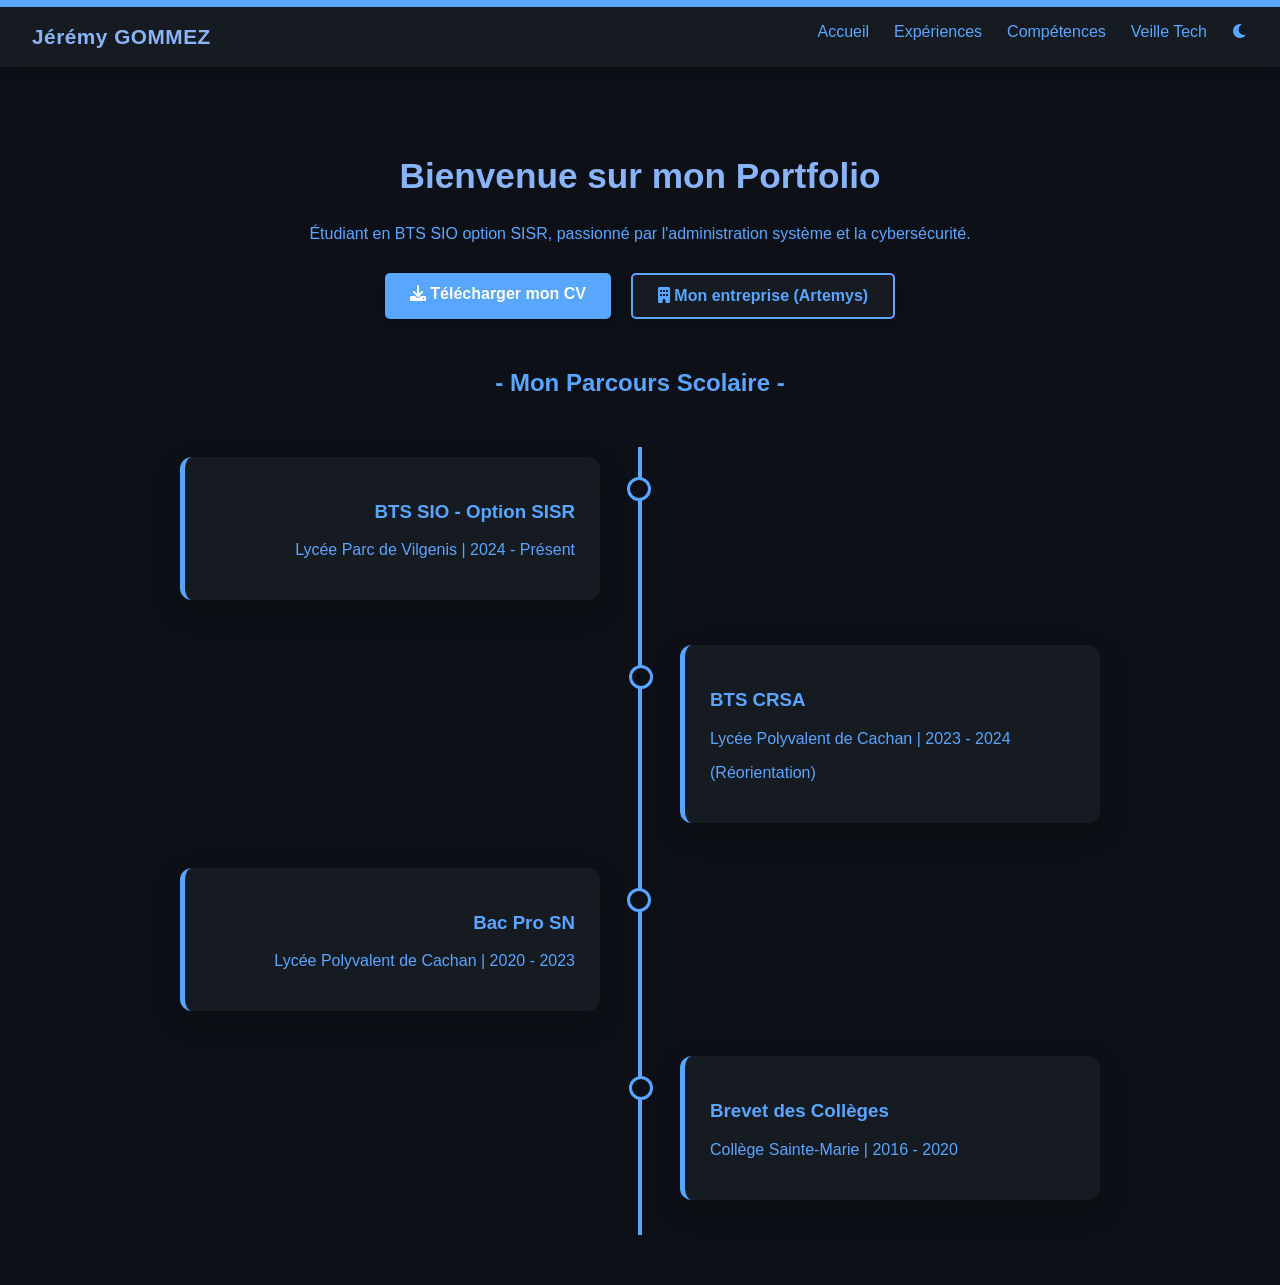
==== commit c1747413: "Update index.html" ====
--- a/index.html
+++ b/index.html
@@ -55,7 +55,7 @@
                 <div class="card-exp">
                     <h3>BTS CRSA</h3>
                     <p class="company">Lycée Polyvalent de Cachan | 2023 - 2024</p>
-                    <p>(Réorientation).</p>
+                    <p>(Réorientation)</p>
                 </div>
             </div>
 
@@ -81,3 +81,4 @@
 </body>
 </html>
 
+
